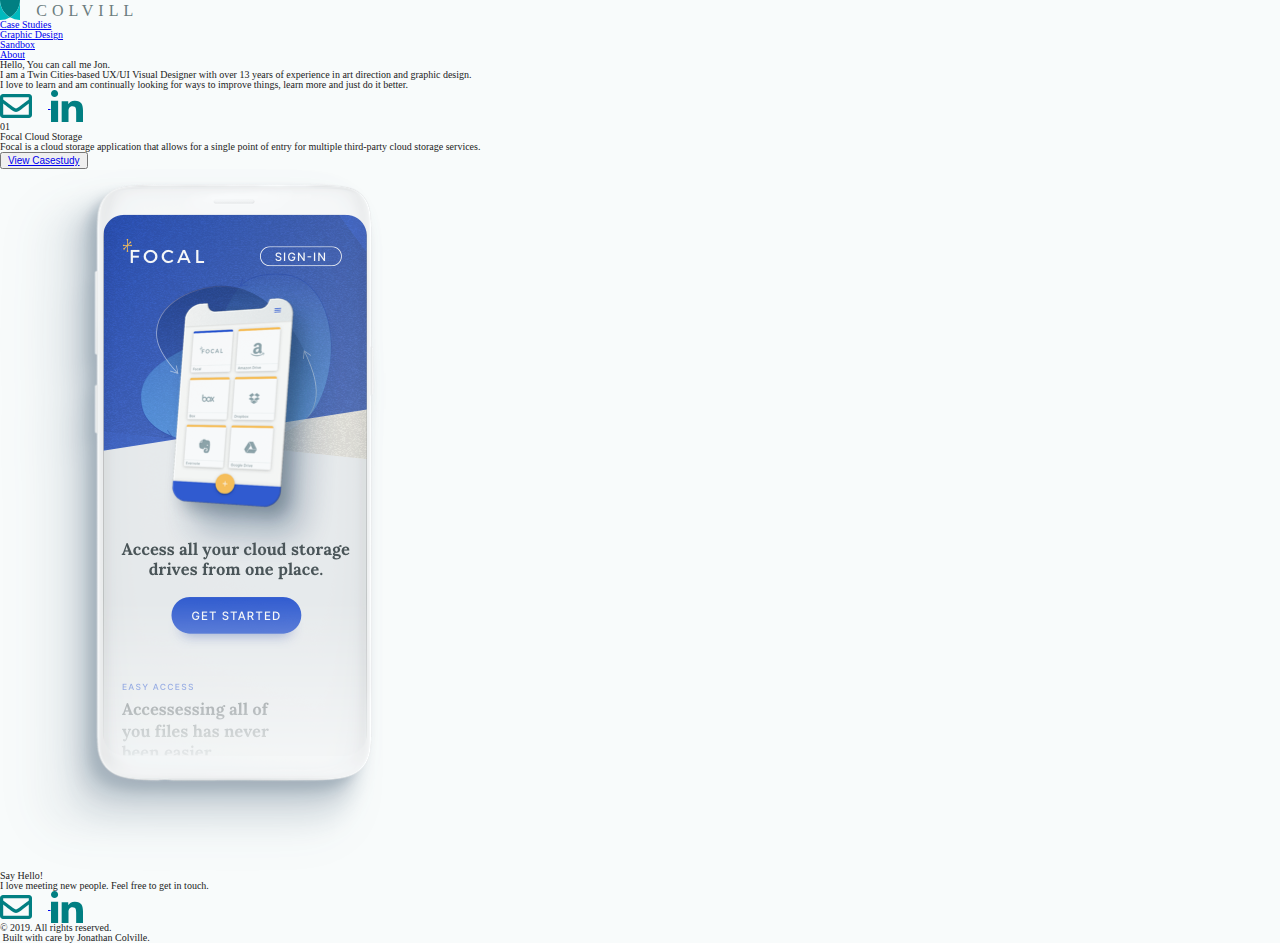
==== index.html @ b6861473 "HTML layout" ====
<!DOCTYPE html>
  <html lang="en" dir="ltr">
    <head>
      <meta charset="utf-8">
      <meta name="viewport" content="width-device-width, initial-scale=1.0">
      <title>Jon Colville | UI/UX Visual Design</title>

      <!-- STYLES -->
      <link rel="stylesheet" href="css/reset.css">
      <link rel="stylesheet" href="https://cdnjs.cloudflare.com/ajax/libs/animate.css/3.7.2/animate.min.css">
      <link rel="stylesheet" href="css/master.css">
      
    </head>
    <body>
      <!-- Hero Section -->
      <section class="hero-section">
        <header>
          <a href="index.html"><img src="img/logo.svg" class="Logo" alt="Jon Colville Logo"></a>
          <nav>
            <ul>
              <li><a href="#">Case Studies</a></li>
              <li><a href="#">Graphic Design</a></li>
              <li><a href="#">Sandbox</a></li>
              <li><a href="#">About</a></li>
            </ul>
          </nav>
        </header>
      <div class="container-full">
        <p class="overline">Hello, You can call me Jon.</p>
        <h1>I am a Twin Cities-based UX/UI Visual Designer with over 13 years of experience in art direction and graphic design.</h1>
        <h1>I love to learn and am continually looking for ways to improve things, learn more and just do it better.</h1>
        <div class="contact-icons">
          <a href="mailto:colvilledesigns@gmail.com?subject=Opportunity">
            <img src="img/email-icon.svg" class="email-icon">
          </a>
          <a href="http://www.linkedin.com/in/jon-colville">
            <img src="img/linked-in-icon.svg" class="linkedin-icon">
          </a>
        </div>
      </div>
      </section>

      <!-- Casestudy Section -->
      <section class="casestudy">
        <div class="casestudy-text">
          <p class="overline">01</p>
          <h2>Focal Cloud Storage</h2>
          <p class="large-paragraph">Focal is a cloud storage application that allows for a single point of entry for multiple third-party cloud storage services.</p>
          <button><a href="project.html" class="button">View Casestudy</a></button>
        </div>
        <div class="casestudy-image">
          <img src="img/focal-phone.png" srcset="img/focal-phone@2x.png 2x, img/focal-phone@3x.png 3x" class="focal-phone" alt="Focal Cloud Storage phone mockup">
        </div>
      </section>

      <!-- Footer Section -->
      <footer>
        <div class="footer-content">
          <h2>Say Hello!</h2>
          <p class="paragraph-large">I love meeting new people. Feel free to get in touch.</p>
          <div class="contact-icons">
            <a href="mailto:colvilledesigns@gmail.com?subject=Opportunity">
              <img src="img/email-icon.svg" class="email-icon">
            </a>
            <a href="http://www.linkedin.com/in/jon-colville">
              <img src="img/linked-in-icon.svg" class="linkedin-icon">
            </a>
          </div>
        </div>
        <div class="copyright">
          <p class="copyright-text">© 2019. All rights reserved. </p>
          <p class="copyright-text"> Built with care by Jonathan Colville.</p>
        </div>
      </footer>

    </body>
  </html>
---- css/master.css ----
* {
  box-sizing: border-box;
}


html {
  font-size: 10px;
}


body {
  background-color: #f8fbfb;
}

/* hero page */


.email-icon {
  width: 32px;
  height: 32px;
  object-fit: contain;
  margin-right: 1.6rem;
}

.linkedin-icon {
  width: 32px;
  height: 32px;
  object-fit: contain;
}


/* Casestudy */
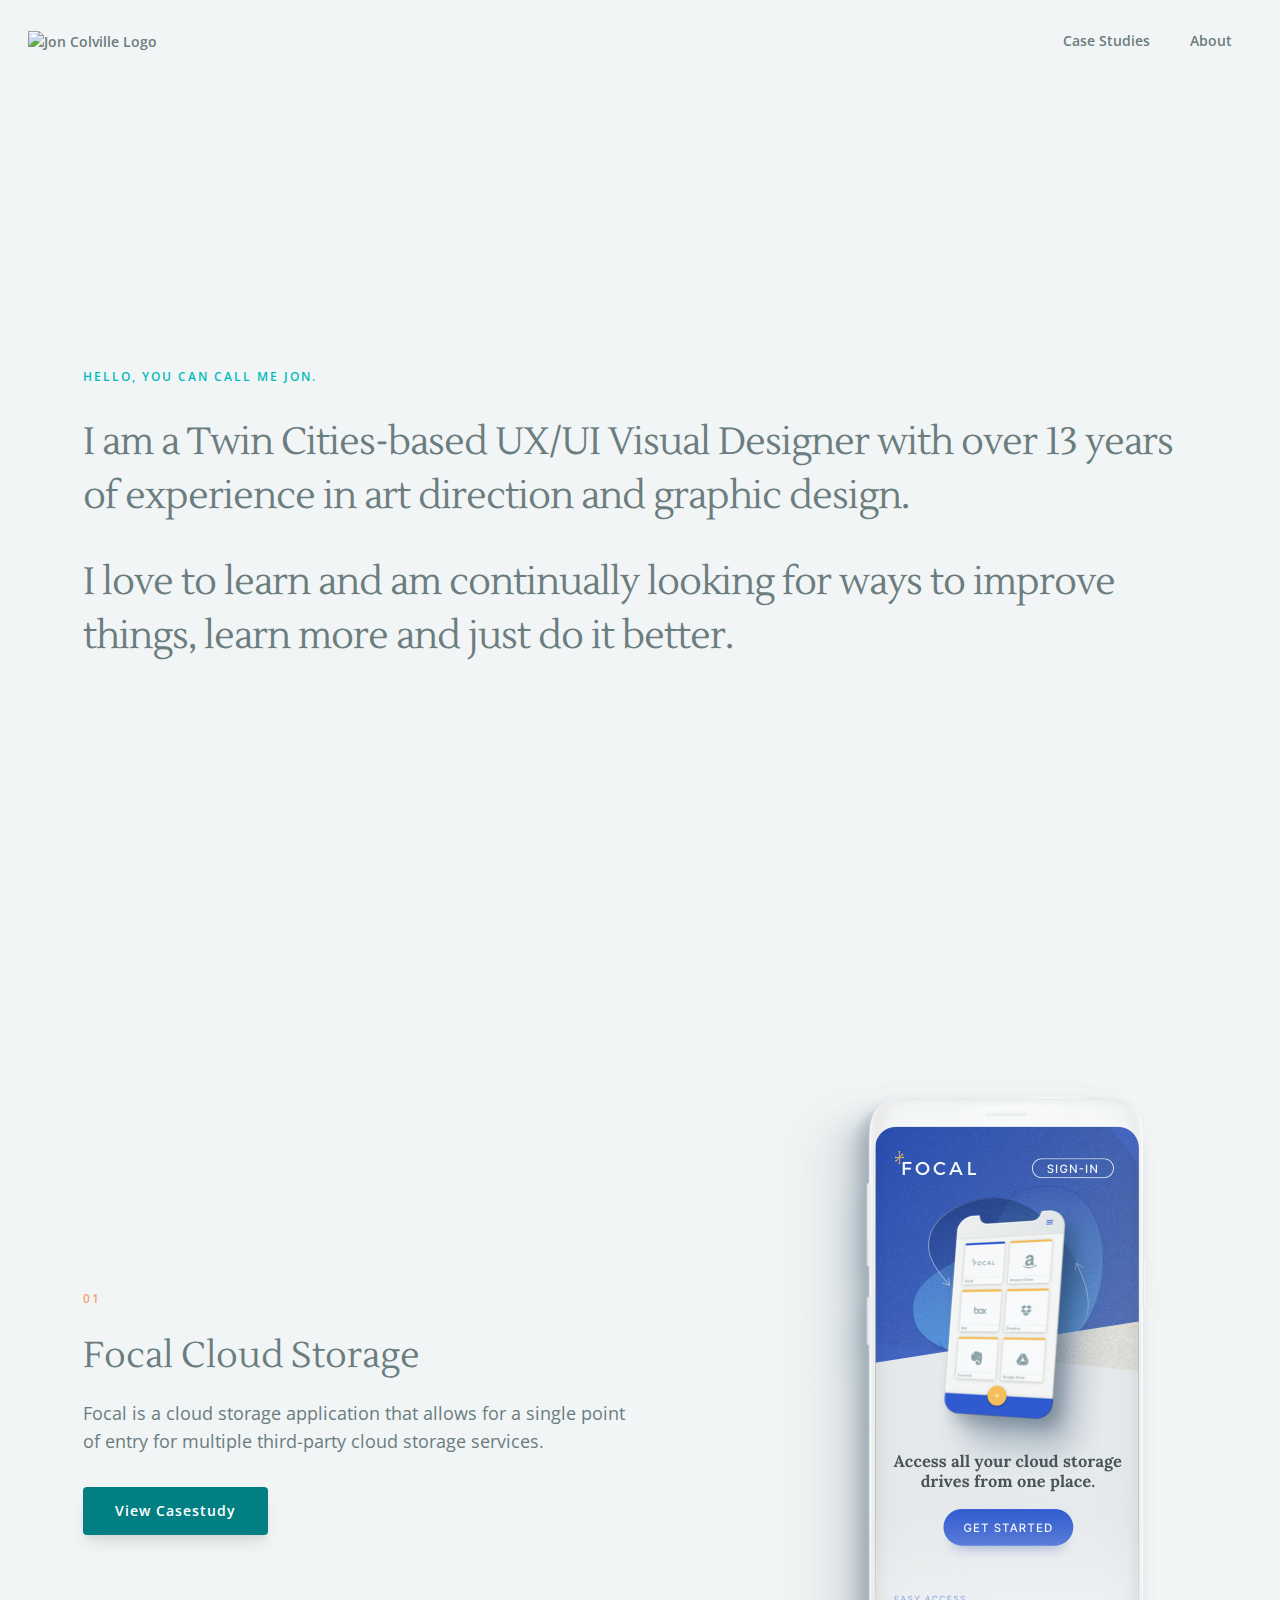
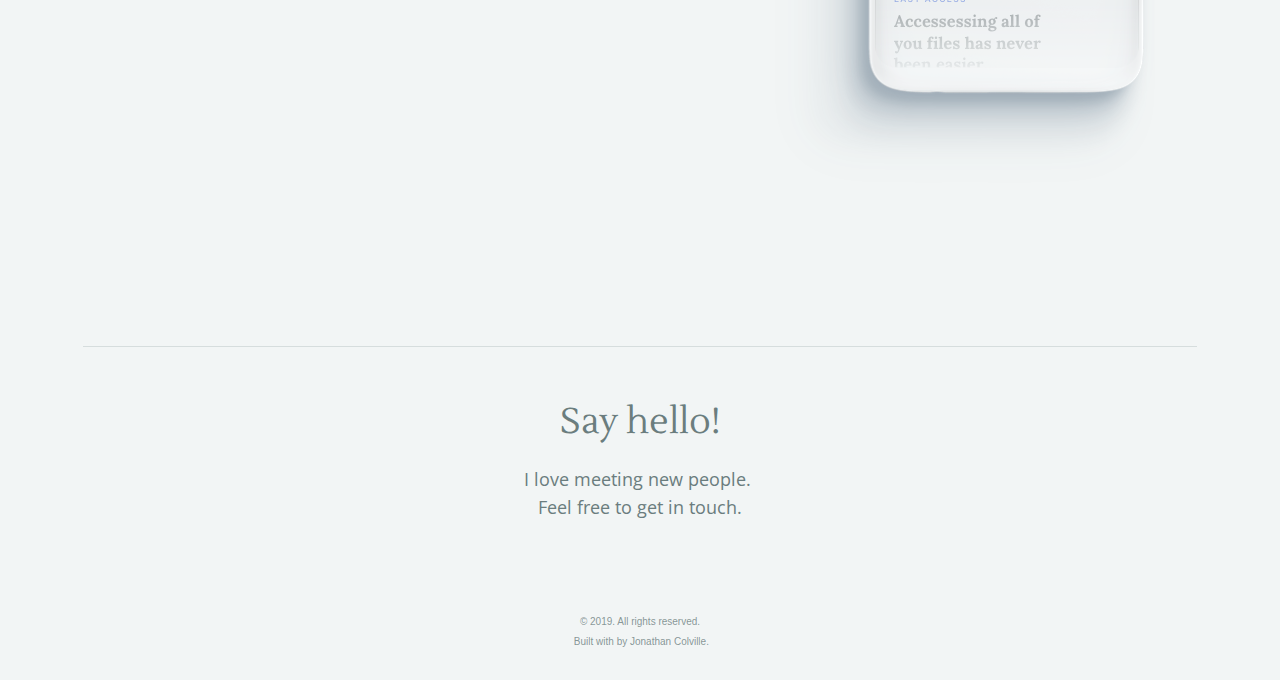
==== commit ab360d82: "Added about page and combined CSS" ====
--- a/index.html
+++ b/index.html
@@ -9,44 +9,44 @@
       <link rel="stylesheet" href="css/reset.css">
       <link rel="stylesheet" href="https://cdnjs.cloudflare.com/ajax/libs/animate.css/3.7.2/animate.min.css">
       <link rel="stylesheet" href="css/master.css">
-      
+      <link href="https://fonts.googleapis.com/css?family=Lustria|Open+Sans:400,600,700&display=swap" rel="stylesheet">
+
+      <!-- SCRIPTS -->
+      <script src="https://kit.fontawesome.com/eb97910789.js" crossorigin="anonymous"></script>
+
+
     </head>
     <body>
       <!-- Hero Section -->
-      <section class="hero-section">
-        <header>
-          <a href="index.html"><img src="img/logo.svg" class="Logo" alt="Jon Colville Logo"></a>
-          <nav>
-            <ul>
-              <li><a href="#">Case Studies</a></li>
-              <li><a href="#">Graphic Design</a></li>
-              <li><a href="#">Sandbox</a></li>
-              <li><a href="#">About</a></li>
-            </ul>
-          </nav>
-        </header>
-      <div class="container-full">
-        <p class="overline">Hello, You can call me Jon.</p>
-        <h1>I am a Twin Cities-based UX/UI Visual Designer with over 13 years of experience in art direction and graphic design.</h1>
-        <h1>I love to learn and am continually looking for ways to improve things, learn more and just do it better.</h1>
-        <div class="contact-icons">
-          <a href="mailto:colvilledesigns@gmail.com?subject=Opportunity">
-            <img src="img/email-icon.svg" class="email-icon">
-          </a>
-          <a href="http://www.linkedin.com/in/jon-colville">
-            <img src="img/linked-in-icon.svg" class="linkedin-icon">
-          </a>
+      <header>
+        <nav>
+          <ul class="menu">
+            <li class="logo"><a href="index.html"><img src="img/logo-main.png" alt="Jon Colville Logo"></a></li>
+            <li class="item"><a href="index.html" class="active">Case Studies</a></li>
+            <li class="item"><a href="about.html">About</a></li>
+            <li class="toggle"><a href="#"><img src="img/mobile-menu.svg" alt="Hamburger menu"></a></li>
+          </ul>
+        </nav>
+        <div class="container-full hero-text">
+          <div>
+            <h6 class="intro">Hello, You can call me Jon.</h6>
+            <h1>I am a Twin Cities-based UX/UI Visual Designer with over 13 years of experience in art direction and graphic design.</h1>
+            <h1 class="mobile-hidden">I love to learn and am continually looking for ways to improve things, learn more and just do it better.</h1>
+            <div class="contact-icons">
+              <a class="contact-icon" href="mailto:colvilledesigns@gmail.com?subject=Opportunity"><i class="fas fa-envelope fa-2x"></i></a>
+              <a class="contact-icon" href="http://www.linkedin.com/in/jon-colville"><i class="fab fa-linkedin-in fa-2x"></i></a>
+            </div>
+          </div>
         </div>
-      </div>
-      </section>
+    </header>
 
       <!-- Casestudy Section -->
-      <section class="casestudy">
+      <section class="container-full project">
         <div class="casestudy-text">
-          <p class="overline">01</p>
+          <h6>01</h6>
           <h2>Focal Cloud Storage</h2>
-          <p class="large-paragraph">Focal is a cloud storage application that allows for a single point of entry for multiple third-party cloud storage services.</p>
-          <button><a href="project.html" class="button">View Casestudy</a></button>
+          <p class="paragraph-large">Focal is a cloud storage application that allows for a single point of entry for multiple third-party cloud storage services.</p>
+          <button class="view-casestudy-btn"><a href="project.html" class="button">View Casestudy</a></button>
         </div>
         <div class="casestudy-image">
           <img src="img/focal-phone.png" srcset="img/focal-phone@2x.png 2x, img/focal-phone@3x.png 3x" class="focal-phone" alt="Focal Cloud Storage phone mockup">
@@ -55,25 +55,31 @@
 
       <!-- Footer Section -->
       <footer>
-        <div class="footer-content">
-          <h2>Say Hello!</h2>
-          <p class="paragraph-large">I love meeting new people. -Feel free to get in touch.</p>
-          <div class="contact-icons">
-            <a href="mailto:colvilledesigns@gmail.com?subject=Opportunity">
-              <img src="img/email-icon.svg" class="email-icon">
-            </a>
-            <a href="http://www.linkedin.com/in/jon-colville">
-              <img src="img/linked-in-icon.svg" class="linkedin-icon">
-            </a>
+        <div class="container-full">
+          <div class="footer-content">
+            <h2>Say hello!</h2>
+            <p class="paragraph-large">I love meeting new people. + <br>Feel free to get in touch.</p>
+            <div class="contact-icons">
+              <a href="mailto:colvilledesigns@gmail.com?subject=Hello!">
+                <i class="fas fa-envelope fa-2x"></i>
+              </a>
+              <a href="http://www.linkedin.com/in/jon-colville">
+                <i class="fab fa-linkedin-in fa-2x"></i>
+              </a>
+            </div>
           </div>
-        </div>
-        <div class="copyright">
-          <p class="copyright-text">© 2019. All rights reserved. </p>
-          <p class="copyright-text"> -Built with care by Jonathan Colville.</p>
+          <div class="copyright">
+            <p class="copyright-text">© 2019. All rights reserved. </p>
+            <p class="copyright-text"> +Built with <i class="fas fa-heart fa-1x"></i> by Jonathan Colville.</p>
+          </div>
         </div>
       </footer>
 
+      <!-- JAVASCRIPT -->
+      <script src="https://ajax.googleapis.com/ajax/libs/jquery/3.4.1/jquery.min.js"></script>
+      <script src="js/navigation.js"></script>
+
     </body>
   </html>
--- a/css/master.css
+++ b/css/master.css
@@ -1,32 +1,919 @@
 * {
   box-sizing: border-box;
-}
-
-
+  }
+
+/* --------------------- GLOBAL STYLES --------------------- */
 html {
   font-size: 10px;
-}
-
+  -webkit-font-smoothing: antialiased;
+  -moz-osx-font-smoothing: grayscale;
+}
 
 body {
-  background-color: #f8fbfb;
-}
-
-/* hero page */
-
-
-.email-icon {
-  width: 32px;
-  height: 32px;
-  object-fit: contain;
-  margin-right: 1.6rem;
-}
-
-.linkedin-icon {
-  width: 32px;
-  height: 32px;
-  object-fit: contain;
-}
-
-
-/* Casestudy */
+  background-color: #F2F5F5;
+  background-size: cover;
+  background-image: url("file:///Users/j_colville/GRAPHIC-DESIGN-RELATED/BLOC/Module15-Portfolio/portfolio/img/big-bg.png");
+  background-repeat: no-repeat;
+}
+
+.mobile-hidden {
+  display:none;
+}
+
+.container-full {
+  padding: 0 2.8rem;
+}
+
+.container-small {
+  padding: 0 2.8rem;
+}
+
+img {
+  max-width: 100%;
+  height: auto;
+}
+
+
+/* --------------------- Contact Icons --------------------- */
+
+.contact-icons a{
+  color: #017F82;
+  margin-right: 2.0rem;
+}
+
+.contact-icons a:hover{
+  color: #01BABE;
+  transition: 0.3s;
+}
+
+/* --------------------- TYPOGRAPHY --------------------- */
+
+h1, h2, h3, h4, h5, li.list-heading {
+  color: #6B7D7E;
+  font-family: 'Lustria', serif;
+}
+
+
+/* Mobile sizes */
+
+h1 {
+  font-size: 2.8rem;
+  letter-spacing: -0.1rem;
+  line-height: 4.0rem;
+  margin-bottom: 3.2rem;
+}
+
+h2 {
+  font-size: 2.4rem;
+  letter-spacing: 0;
+  line-height: 3.6rem;
+  margin-bottom: 1.6rem;
+}
+
+h3 {
+  font-size: 2.0rem;
+  letter-spacing: 0;
+  line-height: 3.6rem;
+  margin-bottom: 1.6rem;
+}
+
+h4 {
+  font-size: 1.6rem;
+  letter-spacing: 0;
+  line-height: 3.2rem;
+}
+
+h5 {
+  font-size: 1.8rem;
+  letter-spacing: 0;
+  line-height: 3.2rem;
+  margin-bottom: 2.4rem;
+}
+
+h6 {
+  color: #F7A17E;
+  font-family: 'Open Sans', sans-serif;
+  font-weight: 600;
+  font-size: 1.2rem;
+  letter-spacing: 0.2rem;
+  line-height: 3.6rem;
+  margin-bottom: 1.6rem;
+  text-transform: uppercase;
+}
+
+p {
+  color: #6B7D7E;
+  font-family: 'Open Sans', sans-serif;
+}
+
+p.paragraph-large {
+  font-size: 1.8rem;
+  letter-spacing: 0;
+  line-height: 2.8rem;
+  margin-bottom: 3.2rem;
+}
+
+p.paragraph-medium, button {
+  font-size: 1.4rem;
+  letter-spacing: 0;
+  line-height: 2.4rem;
+}
+
+p.paragraph-medium-bold {
+  font-weight: 700;
+  font-size: 1.4rem;
+  letter-spacing: 0;
+  line-height: 2.4rem;
+}
+
+p.paragraph-medium {
+  margin-bottom: 1.6rem;
+}
+
+
+p.paragraph-small, .details-column ul li{
+  font-family: 'OpenSans', sans-serif;
+  font-size: 1.2rem;
+  letter-spacing: 0;
+  line-height: 1.8rem;
+  margin-bottom: 1.6rem;
+}
+
+p.copyright-text {
+  font-family: 'OpenSans', sans-serif;
+  font-size: 1.0rem;
+  color: rgba(107,125,126,0.80);
+  letter-spacing: 0;
+  line-height: 2.0rem;
+}
+
+caption {
+  font-family: 'OpenSans', sans-serif;
+  font-size: 1.2rem;
+  color: rgba(107,125,126,0.80);
+  letter-spacing: 0;
+  line-height: 2.0rem;
+}
+
+blockquote {
+  color: #017F82;
+  font-family: Lustria, serif;
+  font-size: 2.4rem;
+  line-height: 3.6rem;
+  letter-spacing: normal;
+  text-align: center;
+}
+
+
+
+/* --------------------- HEADER SECTION --------------------- */
+header {
+  min-height: 100vh;
+  /*background-image: url("file:///Users/j_colville/GRAPHIC-DESIGN-RELATED/BLOC/Module15-Portfolio/portfolio/img/hero-bg-shapes.png");*/
+  background-position: center;
+  background-repeat: no-repeat;
+  background-size: cover;
+}
+
+.intro {
+  color: #01BABE;
+  margin-bottom: 2.0rem;
+}
+/* --------------------- NAV BAR --------------------- */
+
+/* Basic nav styling */
+
+nav {
+  padding: 1.0rem 2.8rem;
+}
+
+ul {
+  list-style-type: none;
+}
+
+a {
+  color: #6B7D7E;
+  font-family: 'Open Sans', sans-serif;
+  text-transform: none;
+  text-decoration: none;
+  transition: 0.3s;
+}
+
+a:hover{
+  color: #017F82;
+}
+
+.logo a {
+  text-decoration: none;
+}
+
+.menu li {
+  font-size: 1.4rem;
+  font-weight: 600;
+  letter-spacing: 0rem;
+  line-height: 2.1rem;
+  padding: 2.0rem;
+}
+
+.menu li.logo, li.toggle{
+  padding: 1.0rem 0rem;
+}
+
+/* Reversed basic styling */
+a.light {
+  color: #FFF;
+  font-family: 'Open Sans', sans-serif;
+  text-transform: none;
+  text-decoration: none;
+  transition: 0.3s;
+}
+
+a.light:hover{
+  opacity: .7;
+}
+
+
+/* Mobile */
+
+.menu {
+  display: flex;
+  flex-wrap: wrap;
+  justify-content: space-between;
+  align-items: center;
+}
+
+.toggle {
+  order: 1;
+}
+
+.item {
+  width: 100%;
+  text-align: center;
+  order: 2;
+  display:none;
+}
+
+.item.active {
+  display:block;
+}
+
+
+.hero-text {
+  display: flex;
+  justify-content: center;
+  flex-direction: column;
+  min-height: 100vh;
+}
+
+
+/* --------------------- Projects --------------------- */
+.project {
+  width: 100%;
+  min-height: 100vh;
+}
+.casestudy-text {
+  text-align: center;
+  max-width: 75%;
+  margin: auto;
+}
+
+.casestudy-text h6 {
+  color: #F7A17E;
+  margin-bottom: 1.2rem;
+}
+
+.view-casestudy-btn {
+  background-color: #017F82;
+  border: 0rem;
+  border-radius: .4rem;
+  box-shadow: 0 10px 15px -3px rgba(0, 0, 0, 0.1), 0 4px 6px -2px rgba(0, 0, 0, 0.05);
+  height: 4.8rem;
+  margin-bottom: 4.8rem;
+  padding: 1.2rem 3.2rem 1.6rem 3.2rem;
+  transition: 0.3s;
+  width: auto;
+
+}
+
+.view-casestudy-btn:hover {
+  background-color: #01BABE;
+  box-shadow: 0 20px 25px -5px rgba(0, 0, 0, 0.1), 0 10px 10px -5px rgba(0, 0, 0, 0.04);
+}
+
+.view-casestudy-btn a, .mobile-proto-btn a, .focal-std-btn a{
+  color: #FFF;
+  font-weight: 600;
+  line-height: 0rem;
+  letter-spacing: 0.1rem;
+}
+
+
+.casestudy-image img{
+  display: block;
+  margin: auto;
+  position: relative;
+  right: 10%;
+  width:100%;
+  max-width: 38.6rem;
+
+}
+
+/* --------------------- FOOTER --------------------- */
+footer {
+  /*background-image: url("file:///Users/j_colville/GRAPHIC-DESIGN-RELATED/BLOC/Module15-Portfolio/portfolio/img/hero-bg-shapes.png");
+  background-color: #F2F5F5;*/
+  background-size: cover;
+  background-repeat: repeat-x;
+  padding: 6.4rem 2.8rem 2.8rem 2.8rem;
+  text-align: center;
+}
+
+.footer-content {
+  border-top: 1px solid rgba(107,125,126,0.2);
+  padding-top: 4.8rem;
+}
+
+.copyright {
+  padding: 4.8rem 0rem 0rem 0rem;
+  letter-spacing: 1.0rem;
+}
+
+
+
+/* --------------------- MEDIA QUERIES - TABLET - 767px --------------------- */
+@media all and (min-width: 767px) {
+
+  /* Type Size */
+    h1 {
+      font-size: 3.8rem;
+      letter-spacing: -0.1rem;
+      line-height: 5.4rem;
+      margin-bottom: 3.2rem;
+    }
+
+    h2 {
+      font-size: 3.6rem;
+      letter-spacing: 0;
+      line-height: 5.4rem;
+      margin-bottom: 1.6rem;
+    }
+
+    blockquote {
+      color: #017F82;
+      font-family: Lustria, serif;
+      font-size: 3.6rem;
+      line-height: 5.4rem;
+      letter-spacing: normal;
+    }
+
+
+
+  /* navigation menu */
+    .item {
+      display: block;
+      width: auto;
+    }
+
+    .toggle {
+      display: none;
+    }
+
+    .logo {
+      flex: 1;
+      order: 0;
+    }
+
+    .item {
+      order: 1;
+    }
+
+  /* containers */
+    .container-full {
+      margin:auto;
+      max-width: 117rem;
+    }
+
+    .container-small {
+      margin:auto;
+      max-width: 57rem;
+    }
+
+
+  /* header text */
+    .mobile-hidden {
+      display: block;
+    }
+
+  /* projects */
+  .project {
+    display: flex;
+    justify-content: space-between;
+    flex-direction: row;
+    flex-wrap: nowrap;
+    padding: 0rem 2.8rem;
+  }
+
+  .casestudy-text{
+    align-self: center;
+    flex-basis: 50%;
+    margin: 0;
+    text-align: left;
+  }
+
+  .casestudy-image {
+    align-self: center;
+  }
+
+}
+
+
+
+
+/* --------------------------------------------------------------- Case Study CSS --------------------------------------------------------------- */
+
+
+
+
+.casestudy-body {
+  background-color: #fff;
+}
+
+/* --------------------- PAGE STYLES --------------------- */
+
+
+.hero-section {
+  background-image: url("/Users/j_colville/GRAPHIC-DESIGN-RELATED/BLOC/Module15-Portfolio/portfolio/img/focal/hero-shapes.png"), linear-gradient(119deg, #3152a7, #4064c0);
+}
+
+.full-width {
+  width: 100%;
+}
+
+.color-bg {
+  background-color: #F2F5F5;
+}
+
+.focal-std-btn {
+  background-color: #3658AF;
+  border: 0rem;
+  border-radius: .4rem;
+  box-shadow: 0 10px 15px -3px rgba(0, 0, 0, 0.1), 0 4px 6px -2px rgba(0, 0, 0, 0.05);
+  height: 4.8rem;
+  margin-top: 3.2rem;
+  margin-bottom: 9.6rem;
+  padding: 1.2rem 3.2rem 1.6rem 3.2rem;
+  transition: 0.3s;
+  width: 100%;
+}
+
+.focal-std-btn:hover {
+  opacity: 0.8;
+  box-shadow: 0 20px 25px -5px rgba(0, 0, 0, 0.1), 0 10px 10px -5px rgba(0, 0, 0, 0.04);
+}
+
+.h4-focal {
+  color: #6587E0;
+}
+
+
+blockquote {
+  padding-top: 9.6rem;
+  color: #284CAC;
+}
+
+
+/* --------------------- HEADER --------------------- */
+
+/* structure */
+
+
+.hero-content {
+  color: #FFF;
+  display: flex;
+  flex-direction: column;
+  padding: 9.6rem 2.8rem 0rem 2.8rem;
+}
+
+/* Text Content */
+.main-content{
+  text-align: center;
+}
+
+.main-content h1, .main-content p{
+  color: #FFF;
+}
+
+/* button */
+button.mobile-proto-btn {
+  background-color: #FDC35D;
+  border: 0rem;
+  border-radius: .4rem;
+  box-shadow: 0 10px 15px -3px rgba(0, 0, 0, 0.1), 0 4px 6px -2px rgba(0, 0, 0, 0.05);
+  height: 4.8rem;
+  padding: 1.2rem 3.2rem 1.6rem 3.2rem;
+  transition: 0.3s;
+  width: 100%;
+  margin: auto;
+  margin-bottom: 4.8rem;
+}
+
+button.mobile-proto-btn a {
+  color: #284CAC;
+}
+
+button.mobile-proto-btn:hover {
+  background-color: #FDD892;
+  box-shadow: 0 20px 25px -5px rgba(0, 0, 0, 0.1), 0 10px 10px -5px rgba(0, 0, 0, 0.04);
+}
+
+
+/* Details */
+
+.details-bg {
+  background-color: rgba(7,0,0,0.25);
+}
+
+
+
+.details-column ul{
+  margin-bottom: 4.8rem;
+}
+
+.details-column ul li{
+  color: #FFF;
+  line-height: 2.4rem;
+  font-size: 1.2rem;
+  margin-bottom: 0rem;
+}
+
+.details-column ul li.list-heading {
+  color: #FFF;
+  font-family: 'Lustria', serif;
+  font-size: 1.8rem;
+  letter-spacing: 0;
+  line-height: 3.2rem;
+  margin-bottom: 1.6rem;
+}
+
+.project-details {
+  display: flex;
+  flex-direction: column;
+  flex-grow: 1;
+  justify-content: space-around;
+  padding: 4.8rem 0rem;
+  text-align: center;
+
+}
+
+.middle{
+  padding: 0 15%;
+  border-right: 4px solid rgba(255, 255, 255, 0.05);
+  border-left: 4px solid rgba(255, 255, 255, 0.05);
+}
+
+/* image */
+.hero-image {
+  align-self: flex-end;
+}
+
+.hero-image img{
+  display: block;
+  margin: auto;
+  position: relative;
+  right: 10%;
+}
+/* --------------------- MAIN STYLES --------------------- */
+
+section {
+  padding-top: 9.6rem;
+}
+
+h6 {
+  margin-bottom: 4.8rem;
+  color: #325ED5;
+}
+
+/* --------------------- DISCOVERY --------------------- */
+
+.solution {
+  padding-bottom: 9.6rem;
+}
+
+/* User Research */
+.survey-data {
+  display: flex;
+  flex-direction: row;
+  padding-bottom: 6.4rem;
+}
+
+.stat {
+  padding-bottom: 2.4rem;
+  padding-top: 2.4rem;
+}
+
+.stat-number {
+  color: #325ED5;
+  font-size: 4.8rem;
+  text-align: center;
+  padding-bottom: 1.0rem;
+}
+
+.stat-caption {
+  color: #325ED5;
+  font-size: 1.8rem;
+  text-align: center;
+}
+
+
+
+/* Pain Points */
+.pain-points {
+  padding-top: 9.6rem;
+  padding-bottom: 9.6rem;
+  text-align: center;
+}
+
+blockquote {
+  padding-bottom: 9.6rem;
+  padding-top: 9.6rem;
+}
+
+/*Competative Analysis */
+
+.competative-analysis img {
+  width: 100%;
+  max-width: 36rem;
+  margin: auto;
+  display: block;
+  padding-bottom: 6.4rem;
+  padding-top: 4.8rem;
+}
+
+/* User Personas */
+.user-persona {
+  padding-top: 9.6rem;
+}
+
+.persona-quote{
+  margin-bottom: 6.4rem;
+}
+
+.persona-quote img {
+  display: block;
+  margin-bottom: 2.4rem;
+}
+
+/* Project Goals */
+
+.project-goals {
+  text-align: center;
+  padding-bottom: 9.6rem;
+  display: flex;
+  flex-direction: column;
+}
+
+/* --------------------- INFO ARCHITECTURE --------------------- */
+
+/* User Stories */
+
+.info-arch-intro {
+  margin-bottom: 9.6rem;
+}
+
+.user-stories {
+  display: flex;
+  flex-direction: column;
+  padding-bottom: 19.2rem;
+}
+
+.high-priority, .medium-priority, .low-priority {
+  padding: 4.8rem;
+  border-top: .4rem solid;
+  border-radius: .4rem;
+  background-color: #FFF;
+  box-shadow: 0 10px 15px -3px rgba(0, 0, 0, 0.1), 0 4px 6px -2px rgba(0, 0, 0, 0.05);
+}
+
+.high-priority {
+  border-color: #17a035;
+}
+
+
+.medium-priority {
+  border-color: #fdc35d;
+  margin: 4.8rem 0rem;
+}
+
+.low-priority {
+  border-color: #a01717;
+}
+
+/* --------------------- PROTOTYPES --------------------- */
+.proto-intro {
+  padding-bottom: 9.6rem;
+}
+
+.high-fidelity {
+  padding-top: 9.6rem;
+}
+
+.focal-std-btn.stacked-btn {
+margin-bottom: 0rem;
+}
+
+.phone-img {
+  align-self: baseline;
+  padding-bottom: 9.6rem;
+}
+
+.phone-img img {
+  display: block;
+  margin-left: auto;
+  margin-right: auto;
+}
+
+.phone-img p{
+  text-align: center;
+  padding: 0 2.8rem;
+}
+
+/* --------------------- FINAL THOUGHTS --------------------- */
+.final-thoughts {
+  padding-bottom: 6.4rem;
+
+}
+
+
+
+/* --------------------- MEDIA QUERIES - TABLET - 767px --------------------- */
+@media all and (min-width: 767px) {
+
+  .focal-std-btn {
+    display: block;
+    width: auto;
+    min-width: 21rem;
+    margin-left: auto;
+    margin-right: auto;\
+    text-align: center;
+  }
+
+
+
+
+  .hero-content {
+    display: flex;
+    flex-direction: row;
+    justify-content: center;
+    padding: 0rem;
+  }
+
+  .main-content {
+    text-align: left;
+  }
+
+  button.mobile-proto-btn {
+    width:auto;
+  }
+
+  .project-details {
+    flex-direction: row;
+  }
+
+  .details-column {
+    margin-right: auto;
+    padding-top: 4.8rem;
+  }
+
+  .hero-image{
+    align-self: center;
+    min-width: 34.6rem;
+  }
+
+  /* --------------------- SNAPSHOT --------------------- */
+
+  .columns {
+    display: flex;
+    flex-direction: row;
+    justify-content: space-between;
+  }
+
+  .problem {
+    width: 57rem;
+    padding-right: 2rem;
+    margin-bottom: 4.8rem;
+  }
+
+  .snapshot div {
+    margin-bottom: 9.6rem;
+  }
+
+  /* User Research */
+  .survey-insights {
+    flex-direction: column;
+  }
+
+  /* User Personas */
+
+  .user-persona-intro {
+    padding-bottom: 4.8rem;
+  }
+
+  .persona-quote {
+    margin:auto;
+    padding-bottom: 9.6rem;
+    text-align: center;
+    width:80%;
+  }
+
+  .persona-quote img {
+    margin: auto;
+    margin-bottom: 2.4rem;
+  }
+
+  /* Project Goals */
+  .project-goals {
+    flex-direction: row;
+  }
+
+  .project-goals div {
+    flex-direction: row;
+    padding: 0 2.4rem;
+  }
+
+  /* User Stories */
+  .user-stories {
+    flex-direction: row;
+  }
+  .high-priority, .medium-priority, .low-priority {
+    width: 33.33%;
+  }
+
+  .medium-priority {
+    margin: 0 4.8rem;
+  }
+
+  /* --------------------- PROTOTYPING --------------------- */
+
+/* high-fidelity */
+  .phone-img {
+    width: 33%;
+  }
+
+  .phone-img img{
+    width: 100%;
+  }
+
+}
+
+
+/* --------------------------------------------------------------- ABOUT PAGE --------------------------------------------------------------- */
+
+hr {
+  border-top: 1px solid rgba(107,125,126,0.2);
+  margin-bottom: 4.8rem;
+
+}
+
+.about-main {
+  display: flex;
+  flex-direction: row;
+}
+
+.background {
+  width: auto;
+  max-width: 60%;
+  margin-right: 9.6rem;
+}
+
+.skills {
+  padding-left: 3rem;
+  width: 25%;
+}
+
+.entry {
+  padding: 2.4rem 0 4.8rem 0;
+}
+
+@media all and (max-width: 767px) {
+
+  .about-main {
+    flex-direction: column;
+  }
+
+  .background {
+    width: auto;
+    max-width: 100%;
+    margin-right: 0rem;
+  }
+
+  .skills {
+    padding-left: 0rem;
+    width: 100%;
+  }
+
+  .entry {
+    padding: 1.2rem 0 2.4rem 0;
+  }
+
+
+}
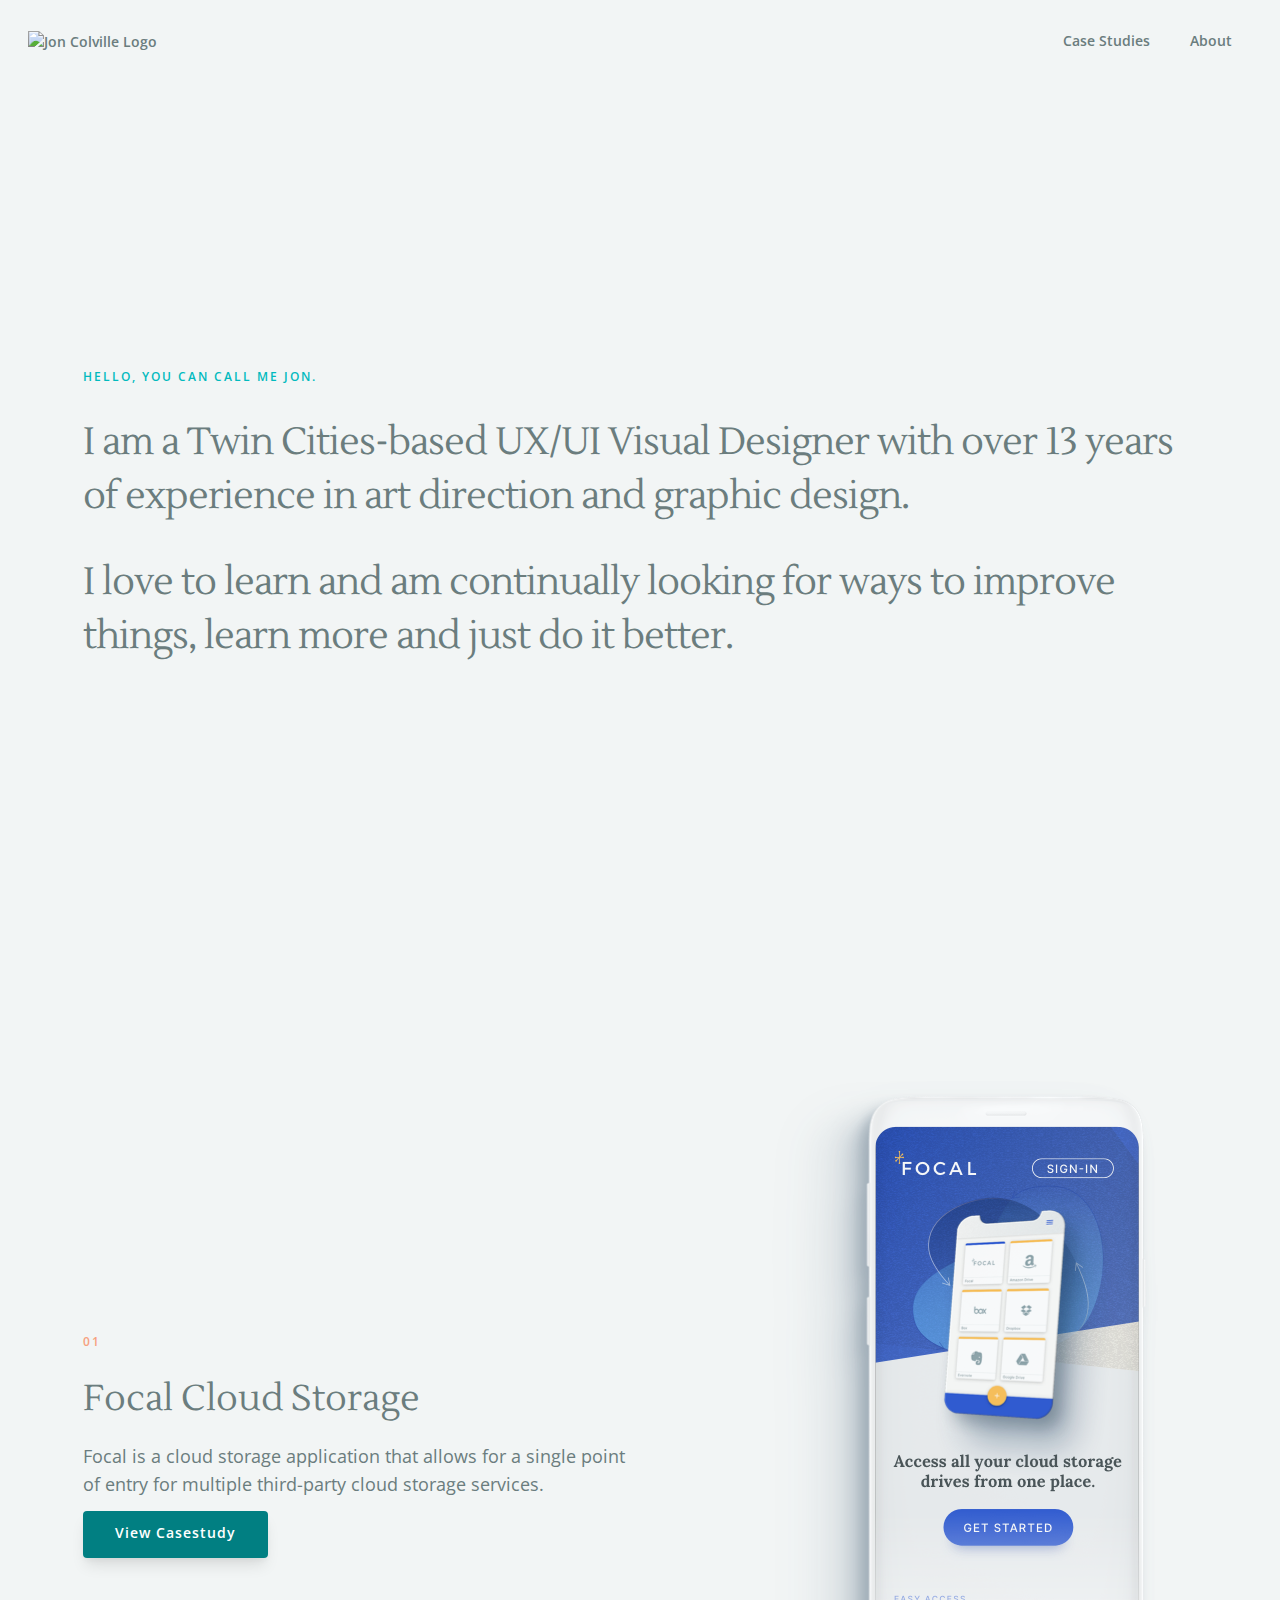
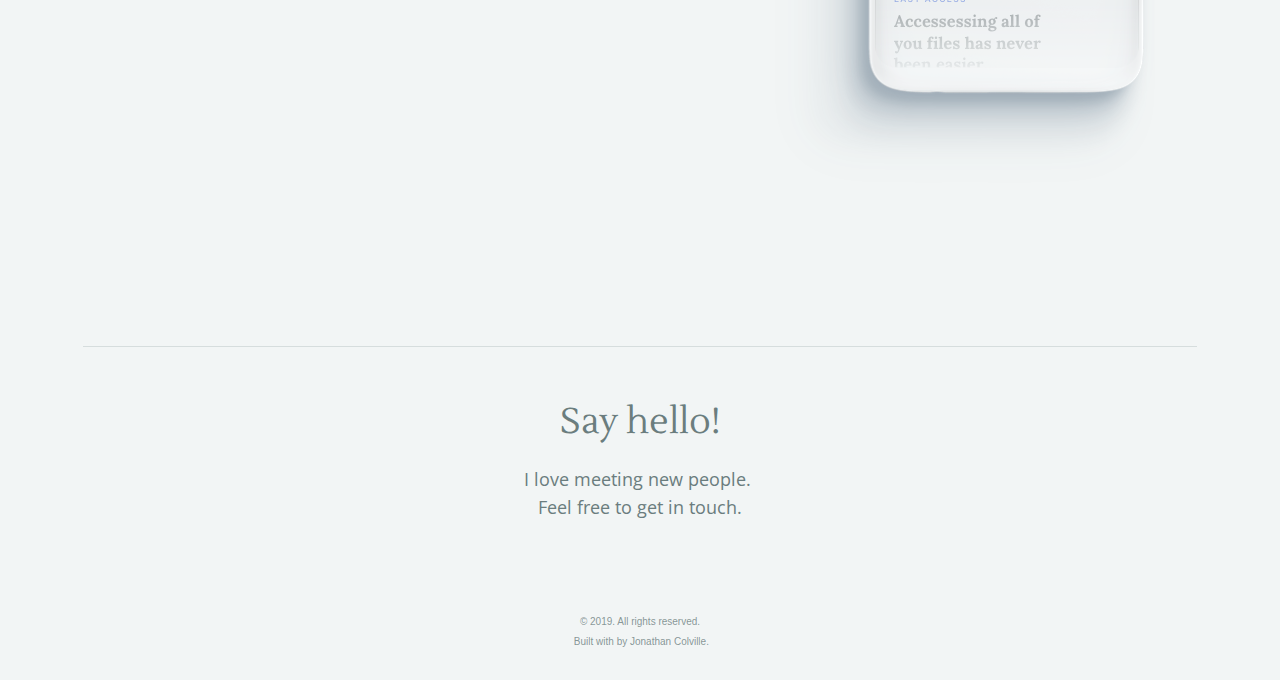
==== commit 52a1785c: "Fixed buttons" ====
--- a/index.html
+++ b/index.html
@@ -46,7 +46,7 @@
           <h6>01</h6>
           <h2>Focal Cloud Storage</h2>
           <p class="paragraph-large">Focal is a cloud storage application that allows for a single point of entry for multiple third-party cloud storage services.</p>
-          <button class="view-casestudy-btn"><a href="project.html" class="button">View Casestudy</a></button>
+          <a class="view-casestudy-btn button" href="project.html">View Casestudy</a>
         </div>
         <div class="casestudy-image">
           <img src="img/focal-phone.png" srcset="img/focal-phone@2x.png 2x, img/focal-phone@3x.png 3x" class="focal-phone" alt="Focal Cloud Storage phone mockup">
--- a/css/master.css
+++ b/css/master.css
@@ -113,7 +113,7 @@
   margin-bottom: 3.2rem;
 }
 
-p.paragraph-medium, button {
+p.paragraph-medium, .button {
   font-size: 1.4rem;
   letter-spacing: 0;
   line-height: 2.4rem;
@@ -292,15 +292,16 @@
   padding: 1.2rem 3.2rem 1.6rem 3.2rem;
   transition: 0.3s;
   width: auto;
-
-}
+}
+
 
 .view-casestudy-btn:hover {
   background-color: #01BABE;
   box-shadow: 0 20px 25px -5px rgba(0, 0, 0, 0.1), 0 10px 10px -5px rgba(0, 0, 0, 0.04);
-}
-
-.view-casestudy-btn a, .mobile-proto-btn a, .focal-std-btn a{
+  color: #FFF;
+}
+
+.button, .view-casestudy-btn a, .mobile-proto-btn a, .focal-std-btn a{
   color: #FFF;
   font-weight: 600;
   line-height: 0rem;
@@ -458,15 +459,18 @@
   border: 0rem;
   border-radius: .4rem;
   box-shadow: 0 10px 15px -3px rgba(0, 0, 0, 0.1), 0 4px 6px -2px rgba(0, 0, 0, 0.05);
+  display: block;
   height: 4.8rem;
   margin-top: 3.2rem;
-  margin-bottom: 9.6rem;
-  padding: 1.2rem 3.2rem 1.6rem 3.2rem;
+  margin-bottom: 4.8rem;
+  padding: 2.4rem 3.2rem 1.6rem 3.2rem;
+  text-align: center;
   transition: 0.3s;
   width: 100%;
 }
 
 .focal-std-btn:hover {
+  color: #FFF;
   opacity: 0.8;
   box-shadow: 0 20px 25px -5px rgba(0, 0, 0, 0.1), 0 10px 10px -5px rgba(0, 0, 0, 0.04);
 }
@@ -504,7 +508,7 @@
 }
 
 /* button */
-button.mobile-proto-btn {
+a.mobile-proto-btn {
   background-color: #FDC35D;
   border: 0rem;
   border-radius: .4rem;
@@ -517,11 +521,11 @@
   margin-bottom: 4.8rem;
 }
 
-button.mobile-proto-btn a {
+a.mobile-proto-btn {
   color: #284CAC;
 }
 
-button.mobile-proto-btn:hover {
+.button.mobile-proto-btn:hover {
   background-color: #FDD892;
   box-shadow: 0 20px 25px -5px rgba(0, 0, 0, 0.1), 0 10px 10px -5px rgba(0, 0, 0, 0.04);
 }
@@ -717,8 +721,8 @@
   padding-top: 9.6rem;
 }
 
-.focal-std-btn.stacked-btn {
-margin-bottom: 0rem;
+.focal-std-btn .stacked-btn {
+  margin-bottom: 0rem;
 }
 
 .phone-img {
@@ -748,12 +752,12 @@
 /* --------------------- MEDIA QUERIES - TABLET - 767px --------------------- */
 @media all and (min-width: 767px) {
 
-  .focal-std-btn {
+  a.focal-std-btn {
     display: block;
-    width: auto;
+    width: 100%;
     min-width: 21rem;
     margin-left: auto;
-    margin-right: auto;\
+    margin-right: auto;
     text-align: center;
   }
 
@@ -771,7 +775,7 @@
     text-align: left;
   }
 
-  button.mobile-proto-btn {
+  .button.mobile-proto-btn {
     width:auto;
   }
 
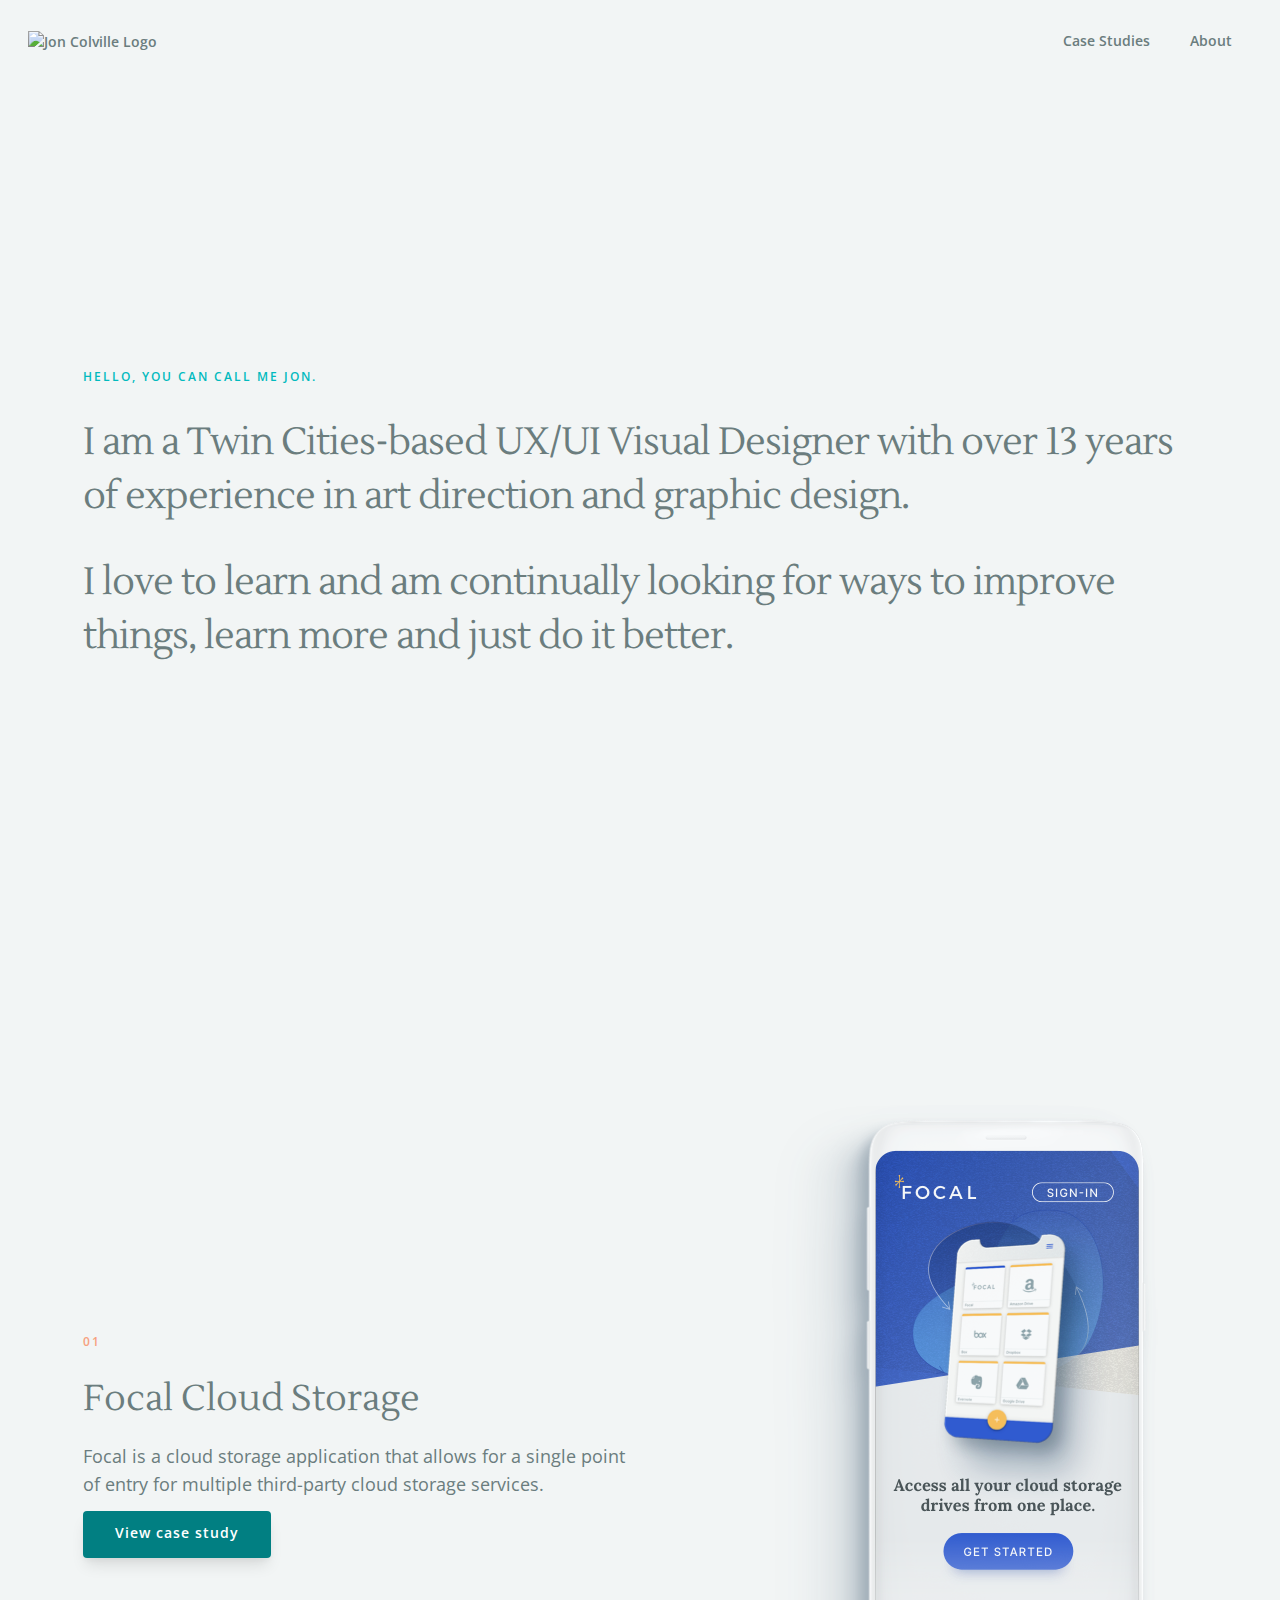
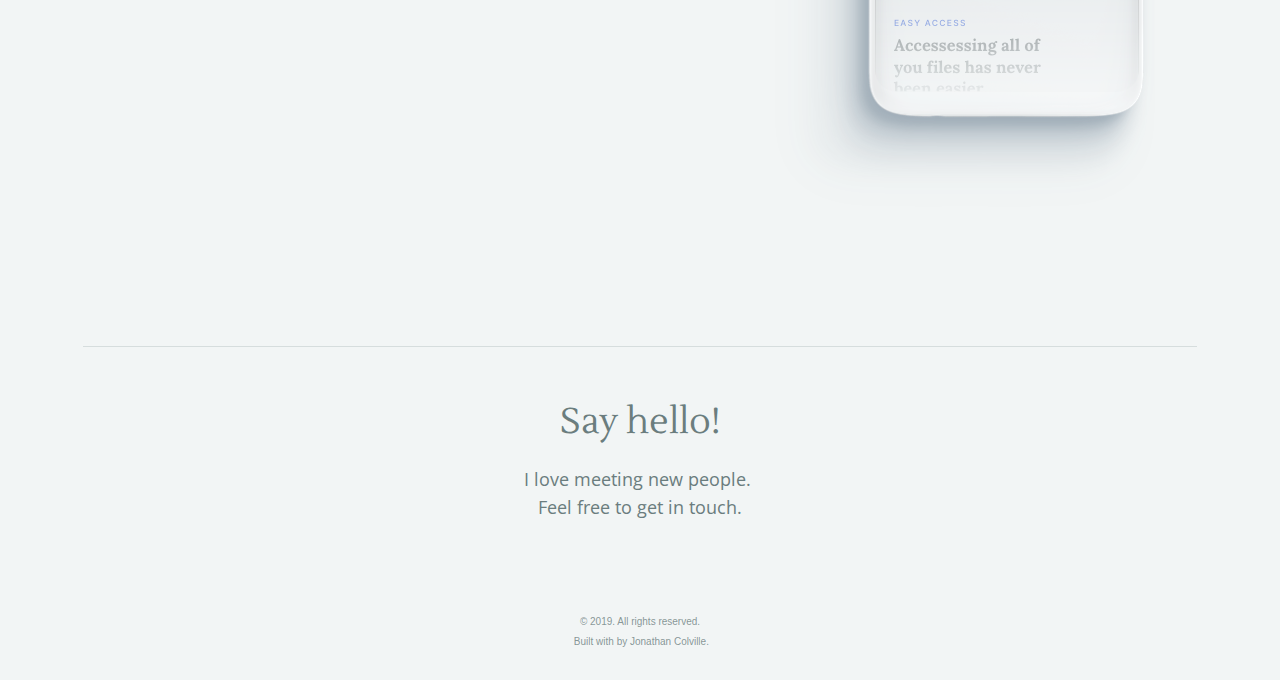
==== commit 006bedcd: "Fixed misspelling and broken phone image on mobile." ====
--- a/index.html
+++ b/index.html
@@ -1,6 +1,15 @@
 <!DOCTYPE html>
   <html lang="en" dir="ltr">
     <head>
+      <!-- Global site tag (gtag.js) - Google Analytics -->
+      <script async src="https://www.googletagmanager.com/gtag/js?id=UA-155372892-1"></script>
+      <script>
+        window.dataLayer = window.dataLayer || [];
+        function gtag(){dataLayer.push(arguments);}
+        gtag('js', new Date());
+
+        gtag('config', 'UA-155372892-1');
+      </script>
       <meta charset="utf-8">
       <meta name="viewport" content="width-device-width, initial-scale=1.0">
       <title>Jon Colville | UI/UX Visual Design</title>
@@ -46,10 +55,10 @@
           <h6>01</h6>
           <h2>Focal Cloud Storage</h2>
           <p class="paragraph-large">Focal is a cloud storage application that allows for a single point of entry for multiple third-party cloud storage services.</p>
-          <a class="view-casestudy-btn button" href="project.html">View Casestudy</a>
+          <a class="view-casestudy-btn button" href="project.html">View case study</a>
         </div>
         <div class="casestudy-image">
-          <img src="img/focal-phone.png" srcset="img/focal-phone@2x.png 2x, img/focal-phone@3x.png 3x" class="focal-phone" alt="Focal Cloud Storage phone mockup">
+          <img src="img/focal-phone.png" class="focal-phone" alt="Focal Cloud Storage phone mockup">
         </div>
       </section>
 
--- a/css/master.css
+++ b/css/master.css
@@ -316,6 +316,7 @@
   right: 10%;
   width:100%;
   max-width: 38.6rem;
+  padding-top: 4.8rem;
 
 }
 
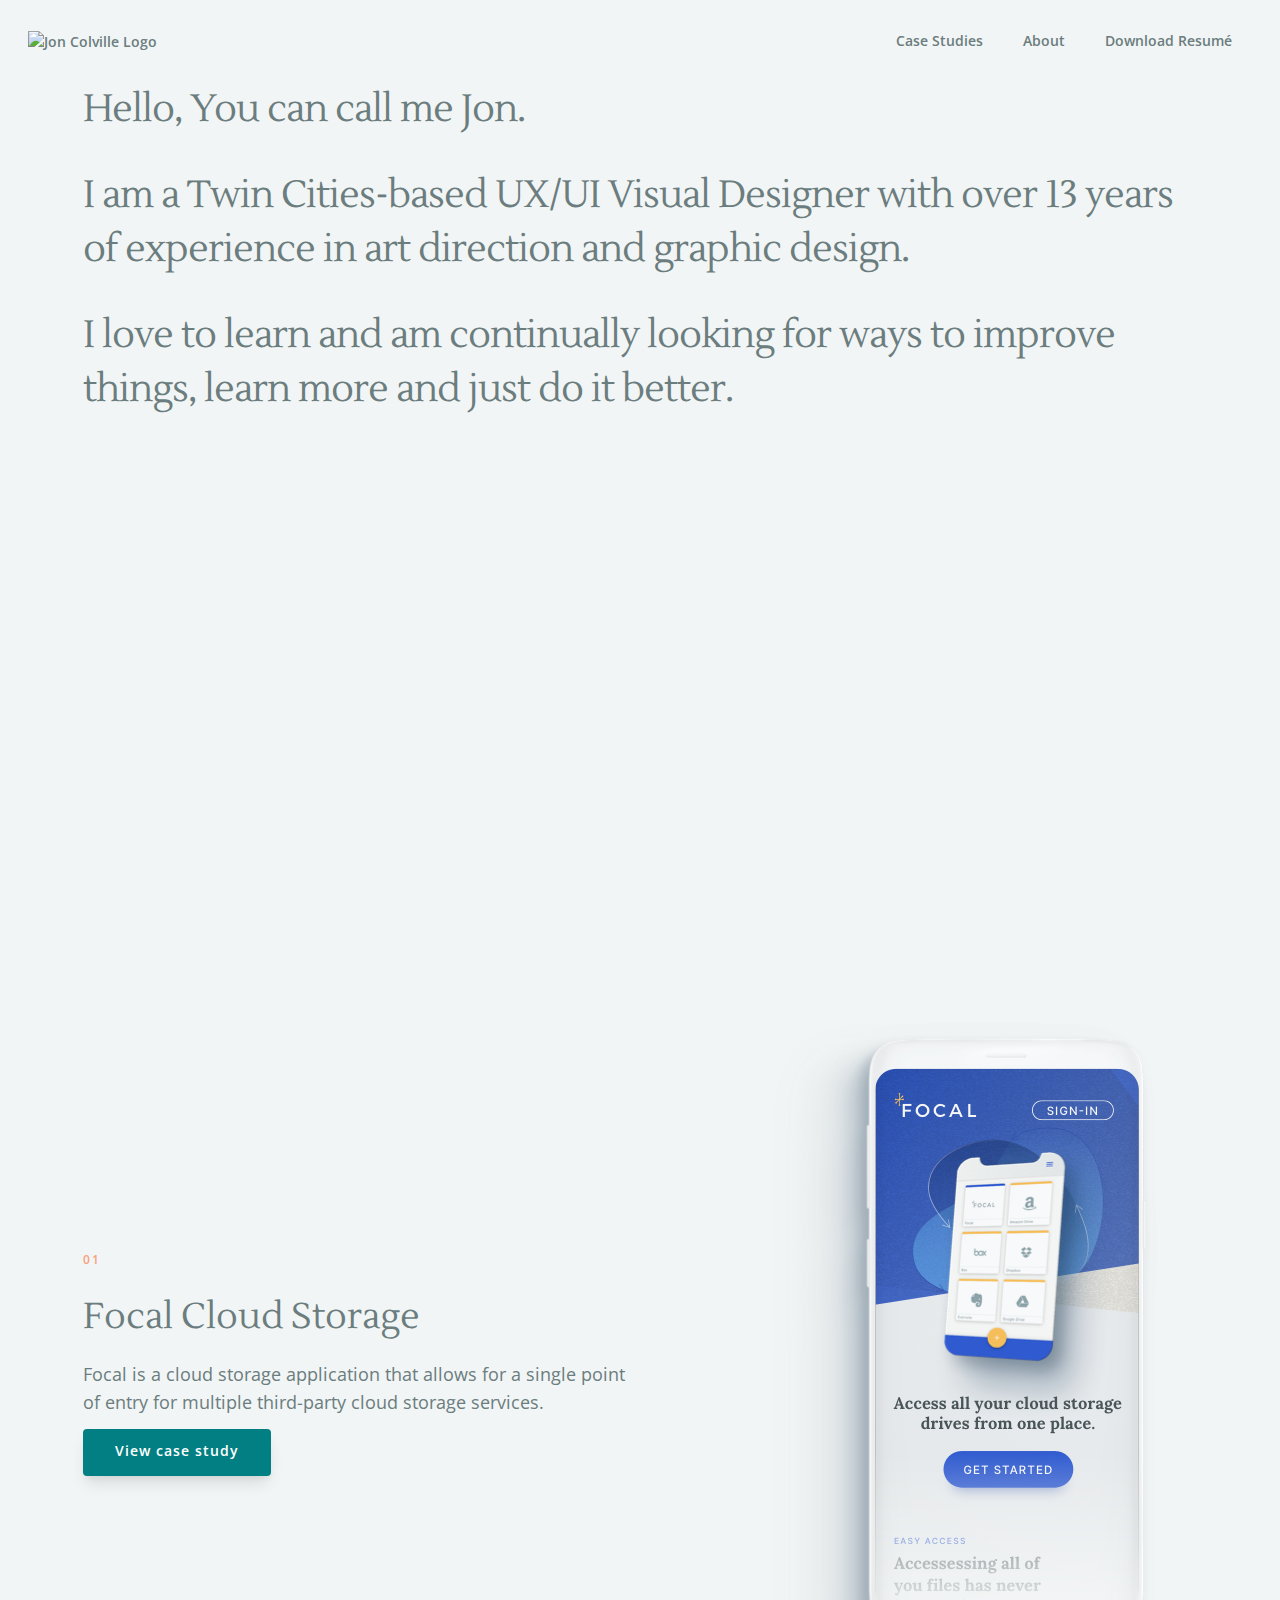
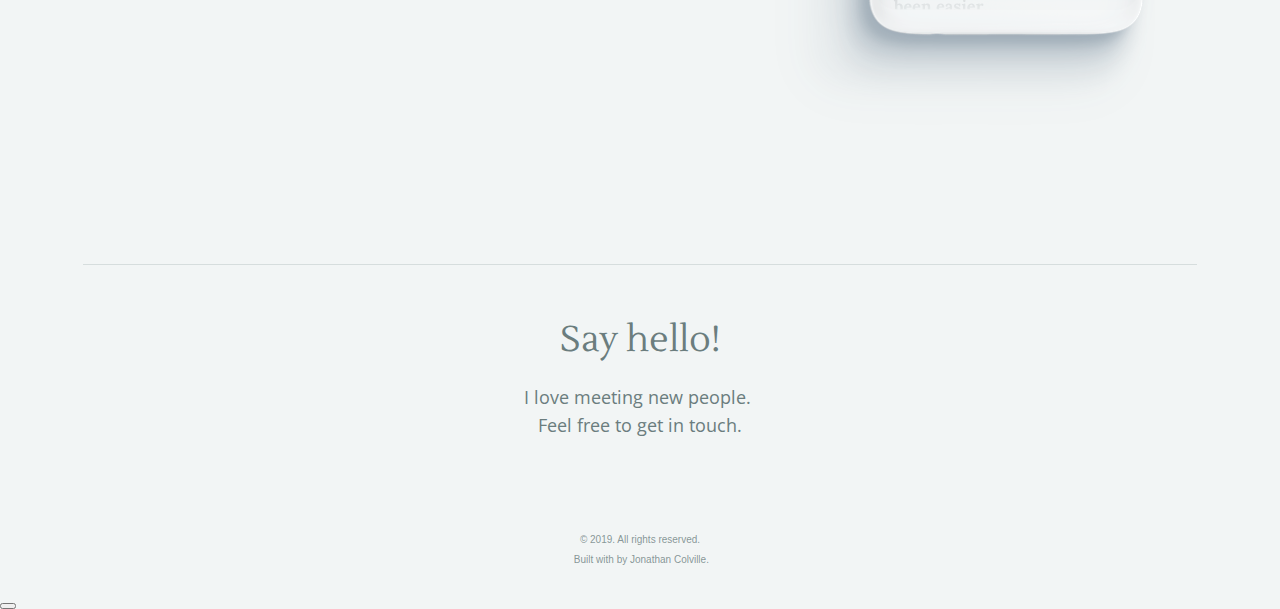
==== commit ca208ea3: "Added Favicon" ====
--- a/index.html
+++ b/index.html
@@ -19,6 +19,7 @@
       <link rel="stylesheet" href="https://cdnjs.cloudflare.com/ajax/libs/animate.css/3.7.2/animate.min.css">
       <link rel="stylesheet" href="css/master.css">
       <link href="https://fonts.googleapis.com/css?family=Lustria|Open+Sans:400,600,700&display=swap" rel="stylesheet">
+      <link rel="icon" type="image/png" href="img/favicon.png">
 
       <!-- SCRIPTS -->
       <script src="https://kit.fontawesome.com/eb97910789.js" crossorigin="anonymous"></script>
@@ -31,26 +32,26 @@
         <nav>
           <ul class="menu">
             <li class="logo"><a href="index.html"><img src="img/logo-main.png" alt="Jon Colville Logo"></a></li>
-            <li class="item"><a href="index.html" class="active">Case Studies</a></li>
+            <li class="item"><a href="index.html" class="active selected">Case Studies</a></li>
             <li class="item"><a href="about.html">About</a></li>
+            <li class="item"><a class="cv" href="cv/jonathan-colville-resume.pdf" target="_blank" download>Download Resum&eacute;</a></li>
             <li class="toggle"><a href="#"><img src="img/mobile-menu.svg" alt="Hamburger menu"></a></li>
           </ul>
         </nav>
         <div class="container-full hero-text">
           <div>
-            <h6 class="intro">Hello, You can call me Jon.</h6>
+            <h1 class="teal">Hello, You can call me Jon.</h1>
             <h1>I am a Twin Cities-based UX/UI Visual Designer with over 13 years of experience in art direction and graphic design.</h1>
             <h1 class="mobile-hidden">I love to learn and am continually looking for ways to improve things, learn more and just do it better.</h1>
-            <div class="contact-icons">
-              <a class="contact-icon" href="mailto:colvilledesigns@gmail.com?subject=Opportunity"><i class="fas fa-envelope fa-2x"></i></a>
-              <a class="contact-icon" href="http://www.linkedin.com/in/jon-colville"><i class="fab fa-linkedin-in fa-2x"></i></a>
-            </div>
           </div>
+        </div>
+        <div class="text-center more-arrow">
+          <a href="#case-study"><i class="fas fa-chevron-down"></i></a>
         </div>
     </header>
 
       <!-- Casestudy Section -->
-      <section class="container-full project">
+      <section id="case-study" class="container-full project">
         <div class="casestudy-text">
           <h6>01</h6>
           <h2>Focal Cloud Storage</h2>
@@ -70,10 +71,10 @@
             <p class="paragraph-large">I love meeting new people.   <br>Feel free to get in touch.</p>
             <div class="contact-icons">
-              <a href="mailto:colvilledesigns@gmail.com?subject=Hello!">
+              <a href="mailto:colvilledesigns@gmail.com?subject=Hello!" target="_blank">
                 <i class="fas fa-envelope fa-2x"></i>
               </a>
-              <a href="http://www.linkedin.com/in/jon-colville">
+              <a href="http://www.linkedin.com/in/jon-colville" target="_blank">
                 <i class="fab fa-linkedin-in fa-2x"></i>
               </a>
             </div>
@@ -86,9 +87,35 @@
         </div>
       </footer>
 
+      <!-- back to top button -->
+        <button onclick="topFunction()" id="topBtn" title="Go to top"><i class="fas fa-arrow-circle-up"></i></button>
+
+
+
       <!-- JAVASCRIPT -->
       <script src="https://ajax.googleapis.com/ajax/libs/jquery/3.4.1/jquery.min.js"></script>
       <script src="js/navigation.js"></script>
+      <script>
+          //Get the button
+          var mybutton = document.getElementById("topBtn");
+
+          // When the user scrolls down 20px from the top of the document, show the button
+          window.onscroll = function() {scrollFunction()};
+
+          function scrollFunction() {
+            if (document.body.scrollTop > 20 || document.documentElement.scrollTop > 20) {
+              mybutton.style.display = "block";
+            } else {
+              mybutton.style.display = "none";
+            }
+          }
+
+          // When the user clicks on the button, scroll to the top of the document
+          function topFunction() {
+            document.body.scrollTop = 0;
+            document.documentElement.scrollTop = 0;
+          }
+      </script>
 
     </body>
   </html>
--- a/css/master.css
+++ b/css/master.css
@@ -262,7 +262,6 @@
   display: flex;
   justify-content: center;
   flex-direction: column;
-  min-height: 100vh;
 }
 
 
@@ -579,6 +578,7 @@
 /* image */
 .hero-image {
   align-self: flex-end;
+  padding-top: 4.8rem;
 }
 
 .hero-image img{
@@ -873,6 +873,10 @@
 
 /* --------------------------------------------------------------- ABOUT PAGE --------------------------------------------------------------- */
 
+.headshot-img {
+  padding-top: 4.8rem;
+}
+
 hr {
   border-top: 1px solid rgba(107,125,126,0.2);
   margin-bottom: 4.8rem;
